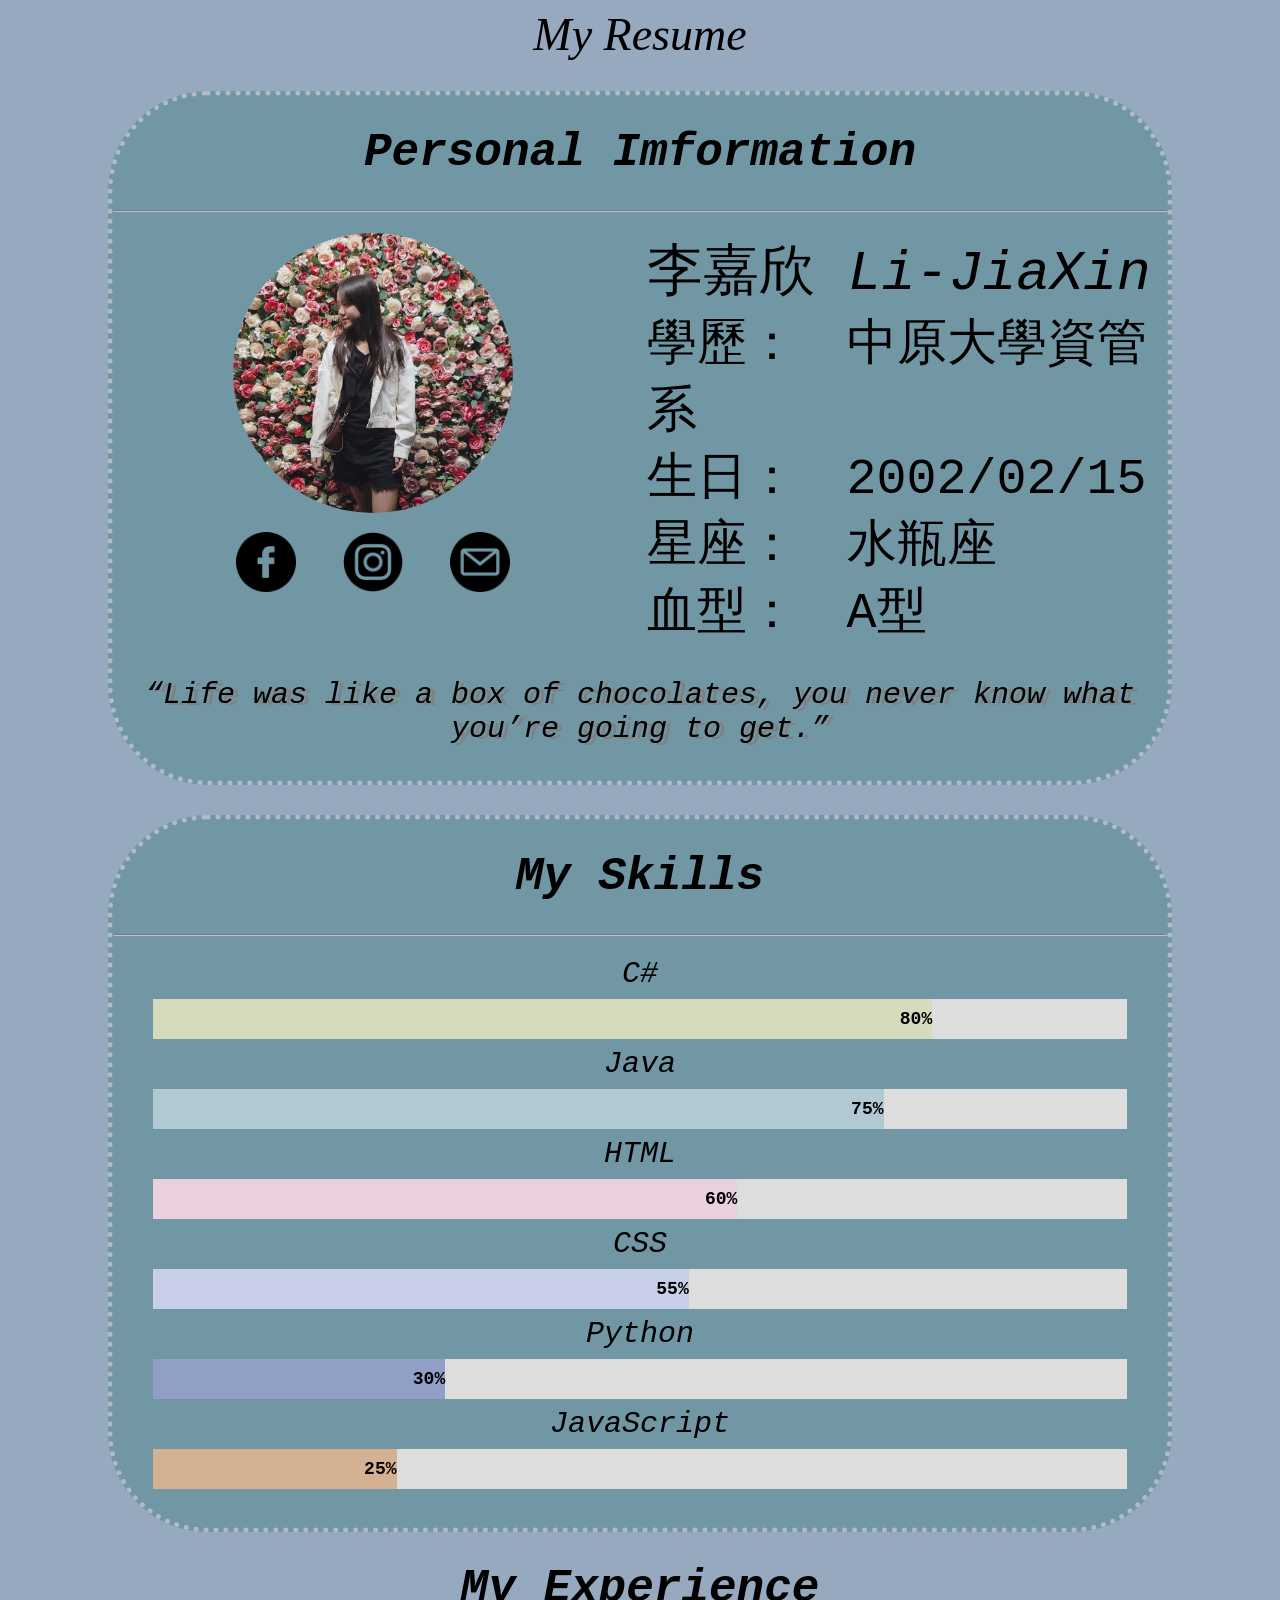
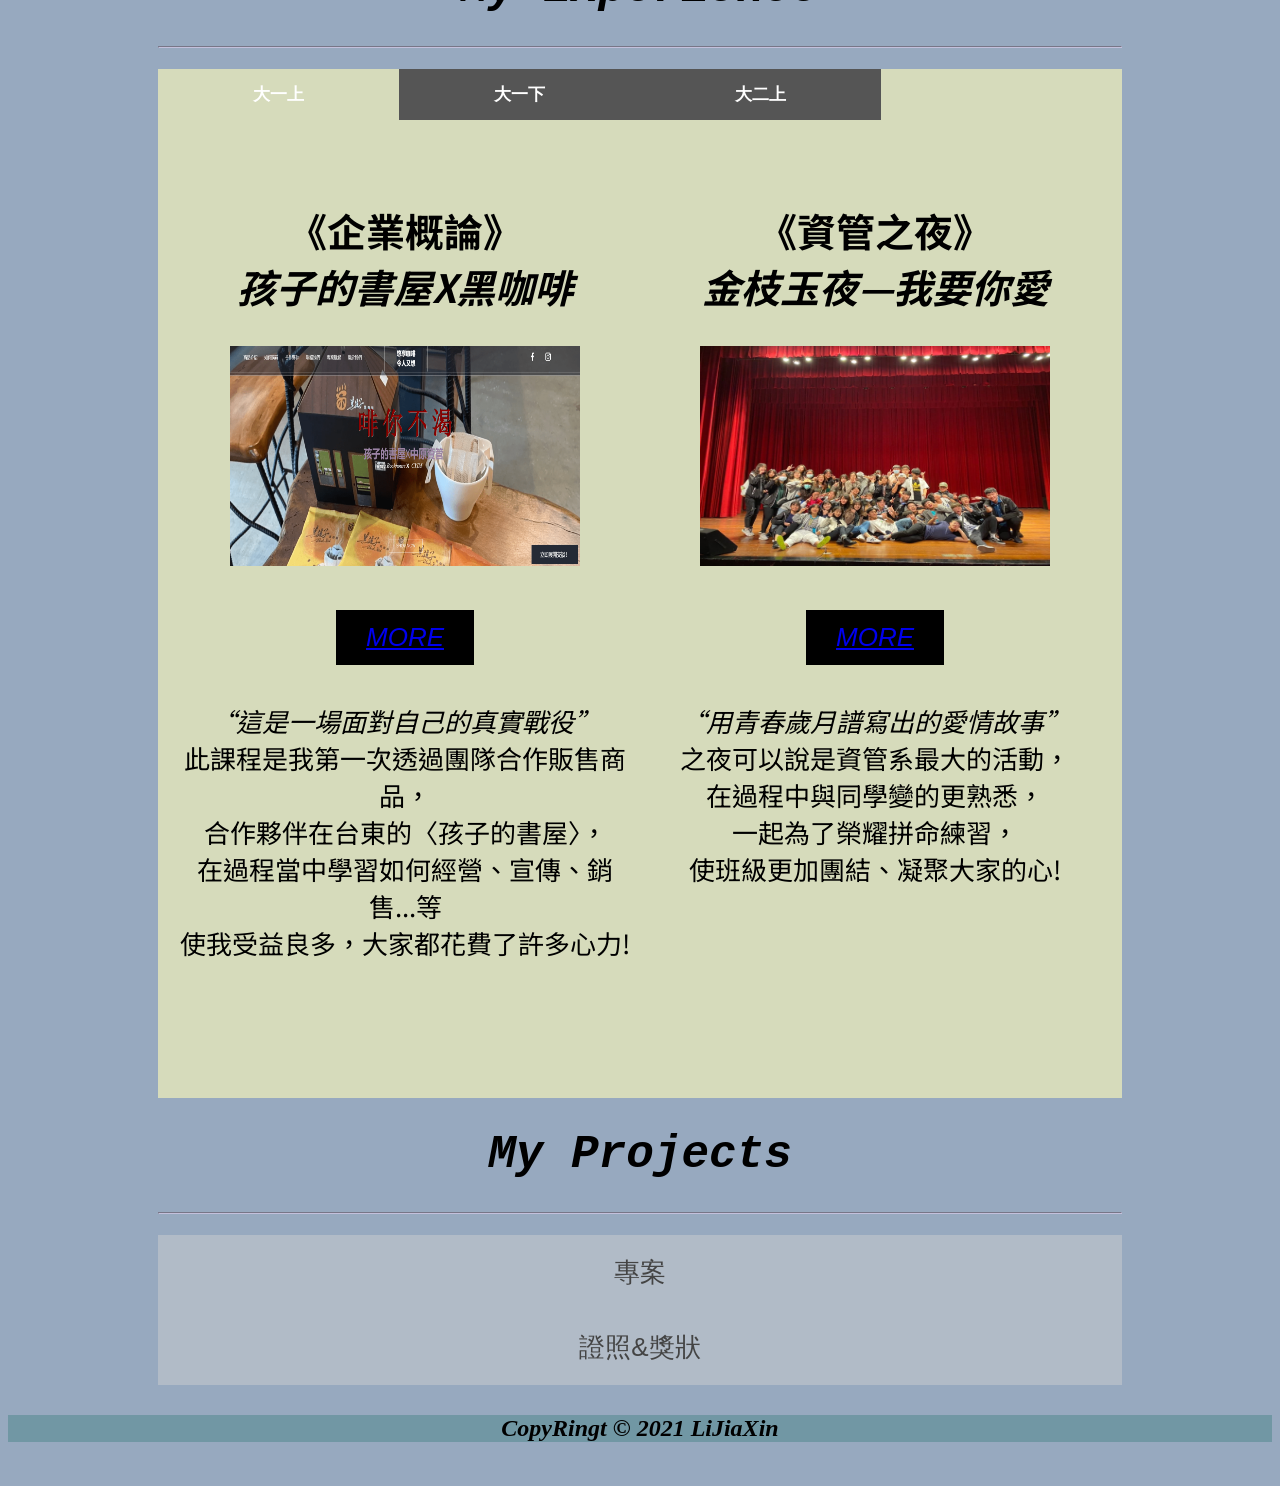
==== Resume.html @ 7972cb2b "Add files via upload" ====
<!DOCTYPE html>
<html lang="en">
<head>
    <meta charset="UTF-8">
    <meta http-equiv="X-UA-Compatible" content="IE=edge">
    <meta name="viewport" content="width=device-width, initial-scale=1.0">
    <title>Li-Jia-Xin</title>
    <style>
        @import url("https://fonts.googleapis.com/css?family=Noto+Sans+TC&display=swap");

        @import url(CSS/body.css);
        @import url(CSS/title.css);
        @import url(CSS/skill.css);
        @import url(CSS/bar.css);
        @import url(CSS/experience.css);
        @import url(CSS/project.css);
    </style>
</head>
<body>
    <header class="title"><i>My Resume</i></header>
    <div class="information">
        <h1 class="title2"><i>Personal Imformation</i></h1><hr><br>
        <div class="text1">
            <div>
                <img src="image/me.jpeg" class="me"><br><br>
                <a href="https://www.facebook.com/profile.php?id=100004392755259"><img src="image/fb.png" class="icon"></a>　　　
                <a href="https://www.instagram.com/hy_beom02/"><img src="image/ig.png" class="icon"></a>　　　
                <a href="mailto:awss12awss12@gmail.com"><img src="image/mail.png" class="icon"></a>
            </div>
            <div class="text2">
                <span class="text3">李嘉欣 <i>Li-JiaXin</i></span><br>
                <span class="text4">
                學歷：　中原大學資管系<br>
                生日：　2002/02/15<br>
                星座：　水瓶座<br>
                血型：　A型
                </span>
            </div>
        </div>
        <span class="text5">
            <br><i>“Life was like a box of chocolates,
            you never know what you’re going to get.”</i><br><br>
        </span>
    </div>
    <div class="skill">
        <h1 class="title2"><i>My Skills</i></h1><hr><br>
        <div class="bar">
            <span class="bartext">C#</span>
            <div class="container">
                <div class="skills C">80%</div>
            </div>
            <span  class="bartext">Java</span>
            <div class="container">
                <div class="skills Java">75%</div>
            </div>
            <span class="bartext">HTML</span>
            <div class="container">
                <div class="skills HTML">60%</div>
            </div>
            <span class="bartext">CSS</span>
            <div class="container">
                <div class="skills CSS">55%</div>
            </div>
            <span class="bartext">Python</span>
            <div class="container">
                <div class="skills Python">30%</div>
            </div>
            <span class="bartext">JavaScript</span>
            <div class="container">
                <div class="skills JavaScript">25%</div>
            </div><br><br>
        </div>
    </div>
    <div class="experience">
        <h1 class="title2"><i>My Experience</i></h1><hr><br>
        <div>
            <button class="tablink" onclick="openPage('semester1', this, '#d6dbbb')" id="defaultOpen"><b>大一上</b></button>
            <button class="tablink" onclick="openPage('semester2', this, '#b1c9d3')" ><b>大一下</b></button>
            <button class="tablink" onclick="openPage('semester3', this, '#c9cfe9')"><b>大二上</b></button>
            <div id="semester1" class="tabcontent">
                <div class="list1">
                    <div class="font1">
                        <span><h2>《企業概論》<br>
                            <i>孩子的書屋X黑咖啡</i></h2>
                        </span>
                        <img src="image/image1.png" class="image"><br><br>
                        <button class="button"><a href="https://blackkidcoffeecyim.wixsite.com/cyim"><i>MORE</i></a></button><br>
                        <span>
                            <br><i>“這是一場面對自己的真實戰役”</i><br>
                            此課程是我第一次透過團隊合作販售商品，<br>
                            合作夥伴在台東的〈孩子的書屋〉，<br>
                            在過程當中學習如何經營、宣傳、銷售...等<br>
                            使我受益良多，大家都花費了許多心力!<br><br>
                        </span>
                    </div>
                    <div  class="font2">
                        <span><h2>《資管之夜》<br>
                            <i>金枝玉夜—我要你愛</i></h2></span>
                        <img src="image/image2.jpg" class="image"><br><br>
                        <button class="button"><a href="https://www.youtube.com/watch?v=f0bpSHGkkVk"><i>MORE</i></a></button><br>
                        <span>
                            <br><i>“用青春歲月譜寫出的愛情故事”</i><br>
                            之夜可以說是資管系最大的活動，<br>
                            在過程中與同學變的更熟悉，<br>
                            一起為了榮耀拼命練習，<br>
                            使班級更加團結、凝聚大家的心!
                        </span>
                    </div>
                </div>
            </div>
            <div id="semester2" class="tabcontent">
                <div class="list1">
                    <div class="font1">
                        <span><h2>《管理學》<br>
                            <i>中原國小環境服務</i></h2>
                        </span>
                        <img src="image/image3.jpg" class="image"><br><br>
                        <span>
                            <br>透過這次的服務學習，<br>
                            使我學習到回饋社會的重要性，<br>
                            藉此增進校園與社區間的互動關係。<br>
                            以多元學習為基礎出發，<br>懂得反思與批評分析的能力！
                            <br><br>
                        </span>
                    </div>
                    <div  class="font2">
                        <span><h2>《全人關懷獎》<br>
                            <i>社區服務類競賽</i></h2></span>
                        <img src="image/image4.jpg" class="image"><br><br>
                        <span>
                            <br>“原分—體會全人教育的真諦”<br>
                            起初會參賽是因為學分之需求，<br>
                            在過程中了解關懷社會、校園，<br>
                            將從中所學轉化為實際應用之能力，<br>
                            並提升自我社會與公民的責任。
                        </span>
                    </div>
                </div>
            </div>
            <div id="semester3" class="tabcontent">
                <div class="list1">
                    <div class="font1">
                        <span><h2>《雄屏校友會—總務》<br>
                            <i>社團博覽會</i></h2>
                        </span>
                        <img src="image/image5.jpg" class="image"><br><br>
                        <span>
                            <br>擔任幹部後所舉辦的第一次活動<br>
                            藉由為期三天的社團博覽會，<br>
                            向大一新生說明社團的活動，<br>
                            使大家了解並更有興趣加入雄屏會，<br>
                            從中也接觸到了許多的朋友和學長姊！
                        </span>
                    </div>
                    <div  class="font2">
                        <span><h2>《Unity射擊遊戲》<br>
                            <i>資料結構課程</i></h2>
                        </span>
                        <iframe width="400" height="220" 
                            src="https://www.youtube.com/embed/HQHWnDyitqY" 
                            title="YouTube video player" frameborder="0" allow="accelerometer; autoplay; 
                            clipboard-write; encrypted-media; gyroscope; picture-in-picture" allowfullscreen>
                        </iframe><br><br>
                        <span>
                            <br>這是老師特別安排的程式課程，<br>
                            可以算是我第一次做出的遊戲，<br>
                            在過程中了解的製作遊戲的困難，<br>
                            常因為步驟過於繁瑣導致想放棄，<br>
                            但最終看到自己的成品內心充滿感動！
                        </span>
                    </div>
                </div>
            </div>
        </div>
        <script>
        function openPage(pageName,elmnt,color) {
          var i, tabcontent, tablinks;
          tabcontent = document.getElementsByClassName("tabcontent");
          for (i = 0; i < tabcontent.length; i++) {
            tabcontent[i].style.display = "none";
          }
          tablinks = document.getElementsByClassName("tablink");
          for (i = 0; i < tablinks.length; i++) {
            tablinks[i].style.backgroundColor = "";
          }
          document.getElementById(pageName).style.display = "block";
          elmnt.style.backgroundColor = color;
        }
        document.getElementById("defaultOpen").click();
        </script>    
    </div>
    <div class="project">
        <h1 class="title2"><i>My Projects</i></h1><hr><br>
        <button class="accordion">專案</button>
        <div class="panel">
            <div class="last">
                <br><a href="https://docs.google.com/document/d/e/2PACX-1vSMtoZCfVsYo1y7pXAHKBrdRl4Pf39ODI_g3lG-NNIvilaAFjPjYE1XqjKCSrC74w/pub"><img src="image/image7.png" class="image"></a><br>
                <span class="font3">
                    <h2><i>企業資料通訊之期中專題</i></h2>
                </span>
                <br><a href="https://hxy0603.github.io/demo/"><img src="image/image6.jpg" class="image"></a><br>
                <span class="font4">
                    <h2><i>多媒體程式設計之期中專題</i><br></h2>
                </span>
            </div>
        </div>
        <button class="accordion">證照&獎狀</button>
        <div class="panel">
            <div class="last">
                <br><img src="image/image8.jpg" class="image"><br>
                <span class="font3">
                    <h2><i>TQC 行動裝置應用 專業級</i></h2>
                </span>
                <br><img src="image/image9.jpg" class="image"><br>
                <span class="font4">
                    <h2><i>109學年度第1學期 書卷獎</i><br></h2>
                </span>
            </div>
        </div>
        <script>
            var acc = document.getElementsByClassName("accordion");
            var i;
            for (i = 0; i < acc.length; i++) {
                acc[i].addEventListener("click", function() {
                    this.classList.toggle("active");
                    var panel = this.nextElementSibling;
                    if (panel.style.display === "block") {
                        panel.style.display = "none";
                    }
                    else {
                        panel.style.display = "block";
                    }
                }
                );
            }
        </script>
    </div>
    <div class="footer">
        <footer>
            <h2><b><i>CopyRingt © 2021 LiJiaXin</i></b></h2>
        </footer>
    </div>
    <button onclick="topFunction()" id="myBtn" title="Go to top">TOP</button>
        <script>
        //Get the button
        var mybutton = document.getElementById("myBtn");
        
        // When the user scrolls down 20px from the top of the document, show the button
        window.onscroll = function() {scrollFunction()};
        
        function scrollFunction() {
          if (document.body.scrollTop > 20 || document.documentElement.scrollTop > 20) {
            mybutton.style.display = "block";
          } else {
            mybutton.style.display = "none";
          }
        }
        
        // When the user clicks on the button, scroll to the top of the document
        function topFunction() {
          document.body.scrollTop = 0;
          document.documentElement.scrollTop = 0;
        }
        </script>
</body>
</html>
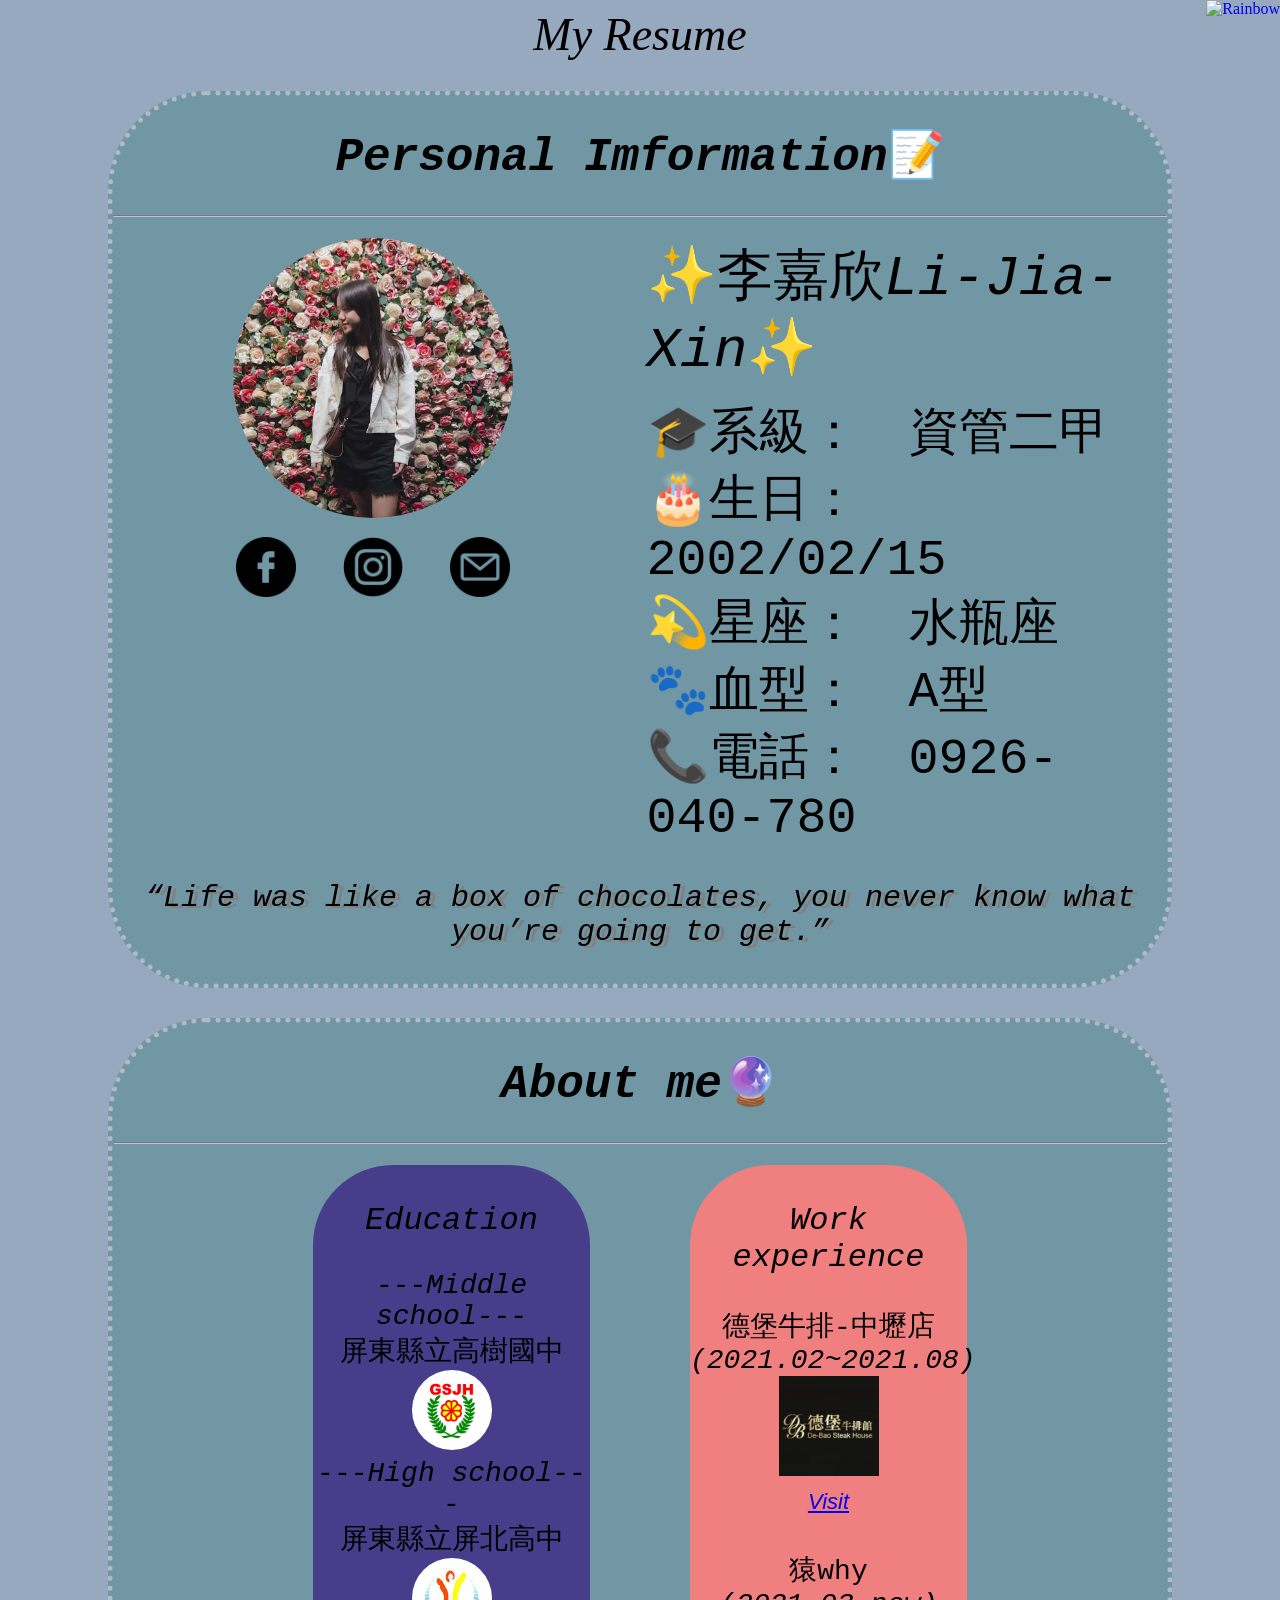
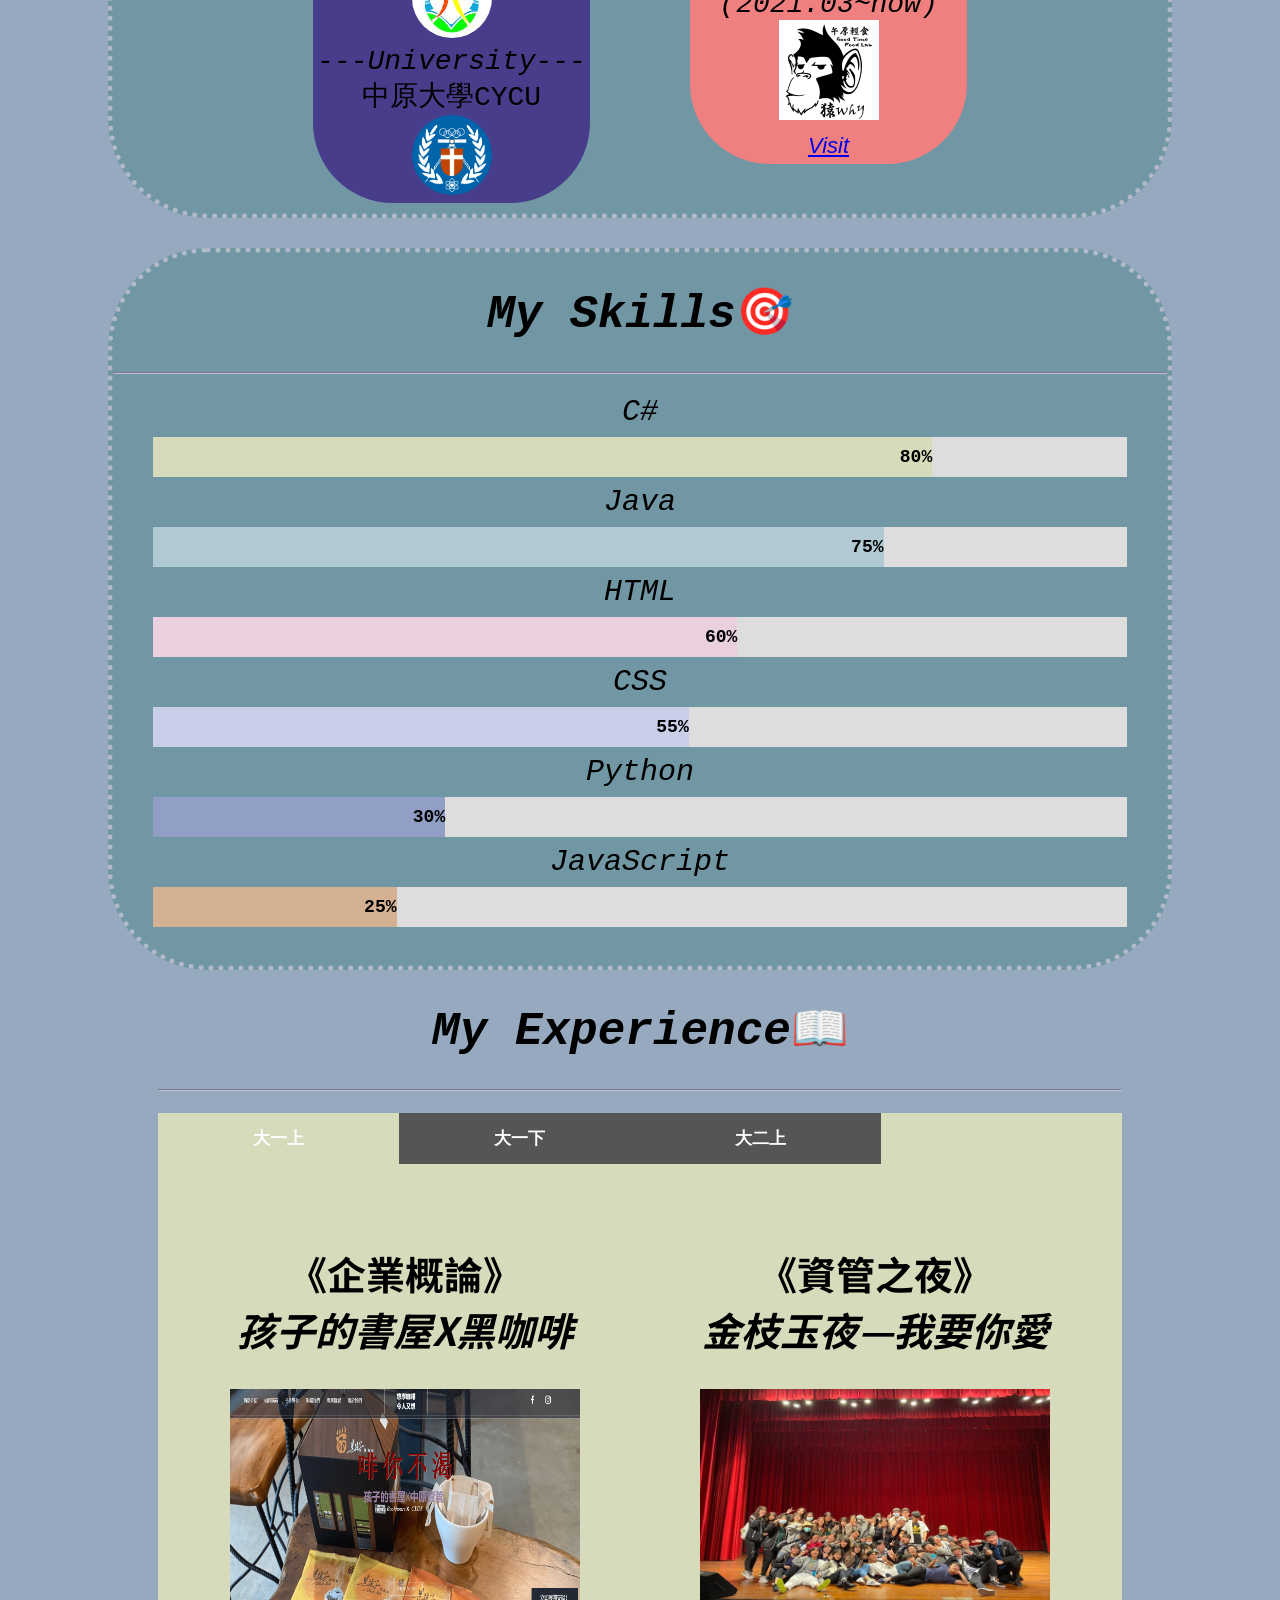
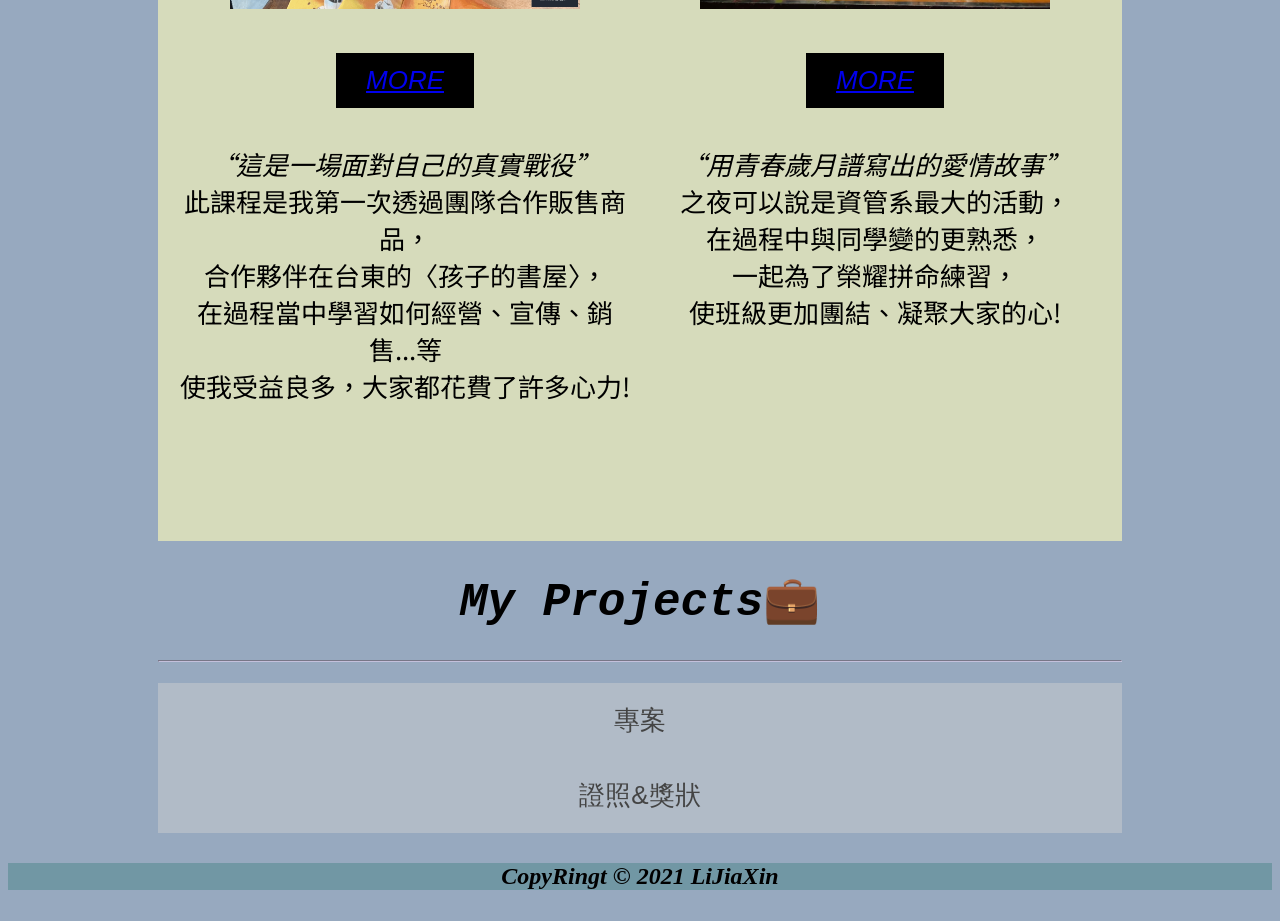
==== commit fa35b111: "Add files via upload" ====
--- a/Resume.html
+++ b/Resume.html
@@ -5,21 +5,25 @@
     <meta http-equiv="X-UA-Compatible" content="IE=edge">
     <meta name="viewport" content="width=device-width, initial-scale=1.0">
     <title>Li-Jia-Xin</title>
-    <style>
+    <style type="text/css">
         @import url("https://fonts.googleapis.com/css?family=Noto+Sans+TC&display=swap");
-
         @import url(CSS/body.css);
         @import url(CSS/title.css);
+        @import url(CSS/about.css);
         @import url(CSS/skill.css);
         @import url(CSS/bar.css);
         @import url(CSS/experience.css);
         @import url(CSS/project.css);
+        * {cursor: url(https://cur.cursors-4u.net/nature/nat-11/nat1019.cur), auto !important;}
     </style>
 </head>
 <body>
+    <a href="https://www.cursors-4u.com/cursor/2012/01/27/rainbow.html" target="_blank" title="Rainbow">
+        <img src="https://cur.cursors-4u.net/cursor.png" border="0" alt="Rainbow" style="position:absolute; top: 0px; right: 0px;" />
+    </a>
     <header class="title"><i>My Resume</i></header>
     <div class="information">
-        <h1 class="title2"><i>Personal Imformation</i></h1><hr><br>
+        <h1 class="title2"><i>Personal Imformation</i>📝</h1><hr><br>
         <div class="text1">
             <div>
                 <img src="image/me.jpeg" class="me"><br><br>
@@ -28,12 +32,13 @@
                 <a href="mailto:awss12awss12@gmail.com"><img src="image/mail.png" class="icon"></a>
             </div>
             <div class="text2">
-                <span class="text3">李嘉欣 <i>Li-JiaXin</i></span><br>
+                <span class="text3">✨李嘉欣<i>Li-Jia-Xin</i>✨</span><br><br>
                 <span class="text4">
-                學歷：　中原大學資管系<br>
-                生日：　2002/02/15<br>
-                星座：　水瓶座<br>
-                血型：　A型
+                🎓系級：　資管二甲<br>
+                🎂生日：　2002/02/15<br>
+                💫星座：　水瓶座<br>
+                🐾血型：　A型<br>
+                📞電話：　0926-040-780
                 </span>
             </div>
         </div>
@@ -42,8 +47,42 @@
             you never know what you’re going to get.”</i><br><br>
         </span>
     </div>
+    <div class="about">
+        <h1 class="title2"><i>About me</i>🔮</h1><hr><br>
+        <div class="aboutme">
+            <div class="Education">
+                <span><i class="text6"><br>Education</i></span>
+                <div><i><br>---Middle school---</i><br>
+                    屏東縣立高樹國中
+                </div>
+                <a href="https://www.facebook.com/kaoshujh/"><img src="image/image10.jpg" class="school"></a>
+                <div><i>---High school---</i><br>
+                    屏東縣立屏北高中
+                </div>
+                <a href="https://www.ppsh.ptc.edu.tw/home"><img src="image/image11.jfif" class="school"></a>
+                <div><i>---University---</i><br>
+                    中原大學CYCU
+                </div>
+                <a href="https://www1.cycu.edu.tw/default"><img src="image/image12.png" class="school"></a>
+            </div>
+            <div class="jobs">
+                <span><i class="text6"><br>Work experience</i></span>
+                <div><br>德堡牛排-中壢店<br>
+                    <i>(2021.02~2021.08)</i><br>
+                    <img src="image/image13.jpg" class="job"><br>
+                    <button class="visit"><a href="https://www.facebook.com/%E5%BE%B7%E5%A0%A1%E7%89%9B%E6%8E%92-%E4%B8%AD%E5%A3%A2%E5%BA%97-628475220910353/"><i>Visit</i></a></button><br><br>
+                </div>
+                <div>猿why<br>
+                    <i>(2021.03~now)</i><br>
+                    <img src="image/image14.jpg" class="job"><br>
+                    <button class="visit"><a href="https://www.facebook.com/saruwhy/?ref=page_internal"><i>Visit</i></a></button><br>
+                </div>
+            </div>
+        </div>
+        
+    </div>
     <div class="skill">
-        <h1 class="title2"><i>My Skills</i></h1><hr><br>
+        <h1 class="title2"><i>My Skills</i>🎯</h1><hr><br>
         <div class="bar">
             <span class="bartext">C#</span>
             <div class="container">
@@ -72,7 +111,7 @@
         </div>
     </div>
     <div class="experience">
-        <h1 class="title2"><i>My Experience</i></h1><hr><br>
+        <h1 class="title2"><i>My Experience</i>📖</h1><hr><br>
         <div>
             <button class="tablink" onclick="openPage('semester1', this, '#d6dbbb')" id="defaultOpen"><b>大一上</b></button>
             <button class="tablink" onclick="openPage('semester2', this, '#b1c9d3')" ><b>大一下</b></button>
@@ -190,7 +229,7 @@
         </script>    
     </div>
     <div class="project">
-        <h1 class="title2"><i>My Projects</i></h1><hr><br>
+        <h1 class="title2"><i>My Projects</i>💼</h1><hr><br>
         <button class="accordion">專案</button>
         <div class="panel">
             <div class="last">
